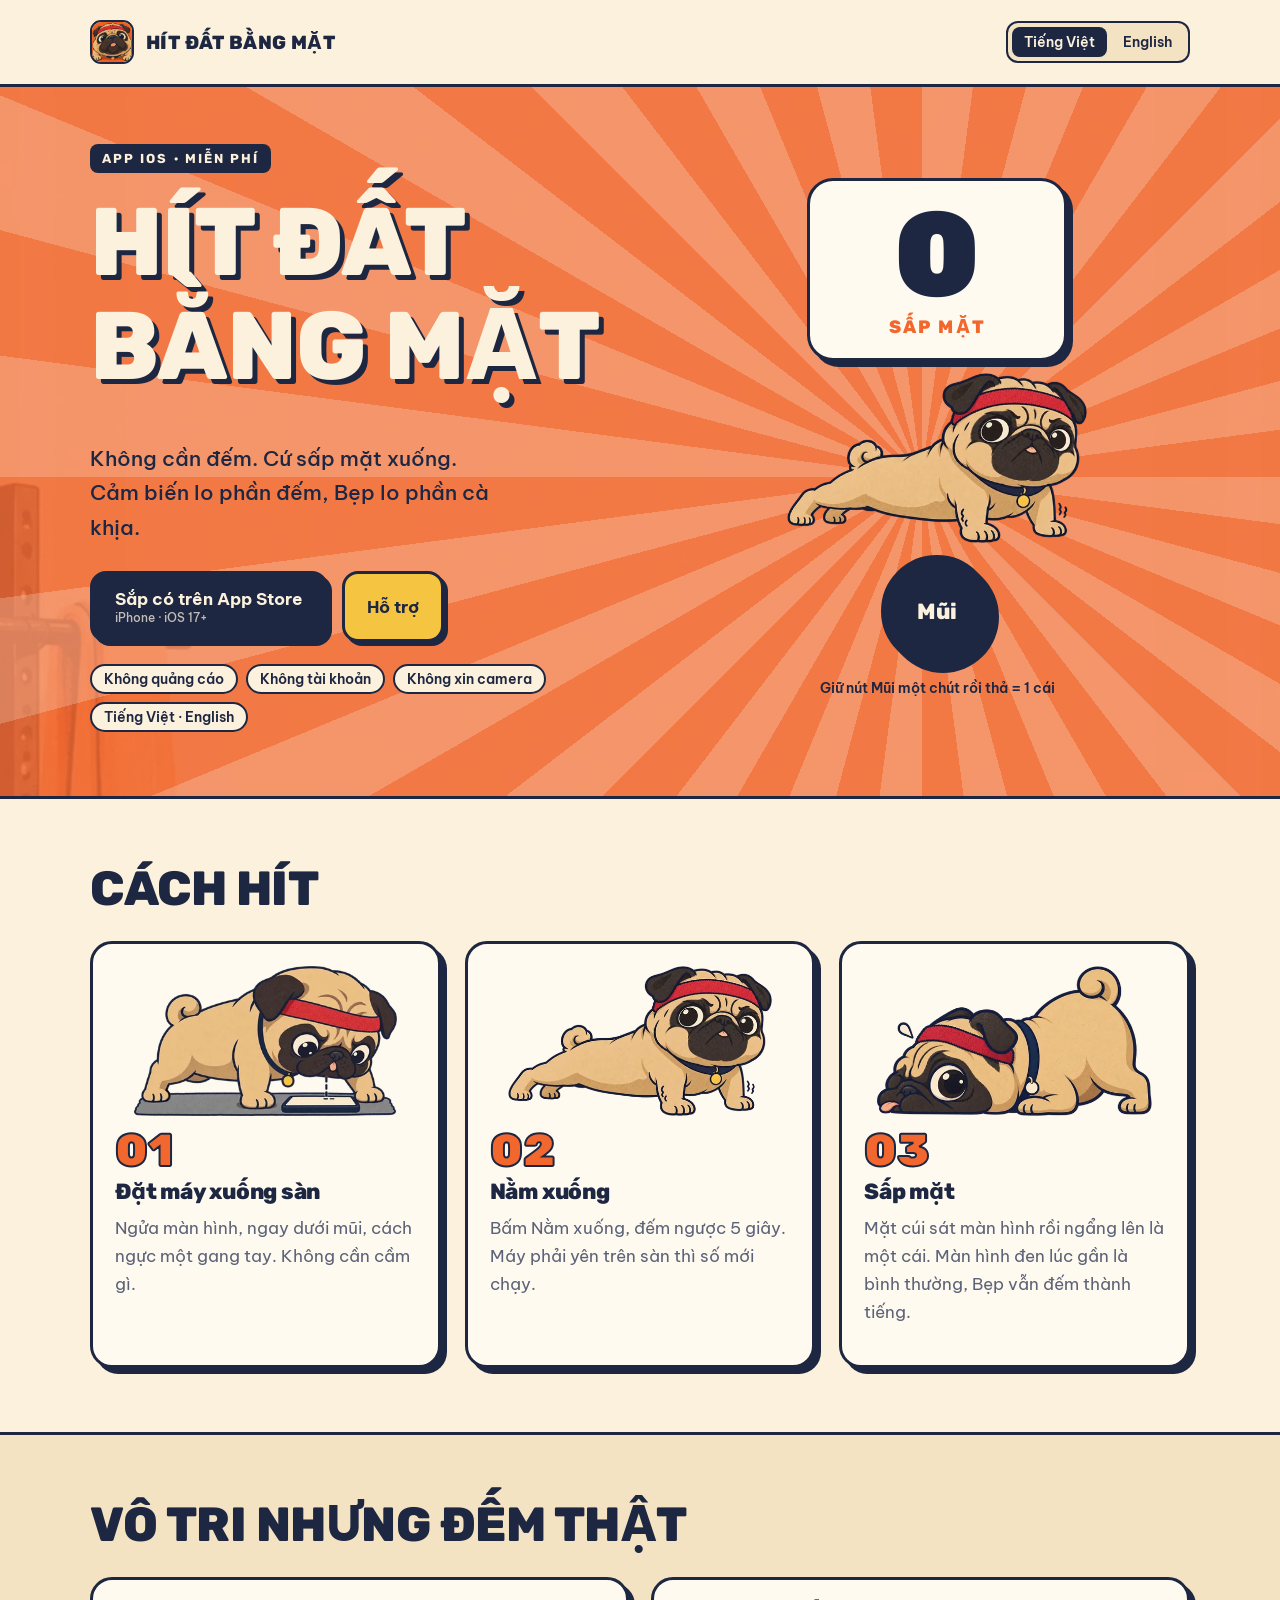
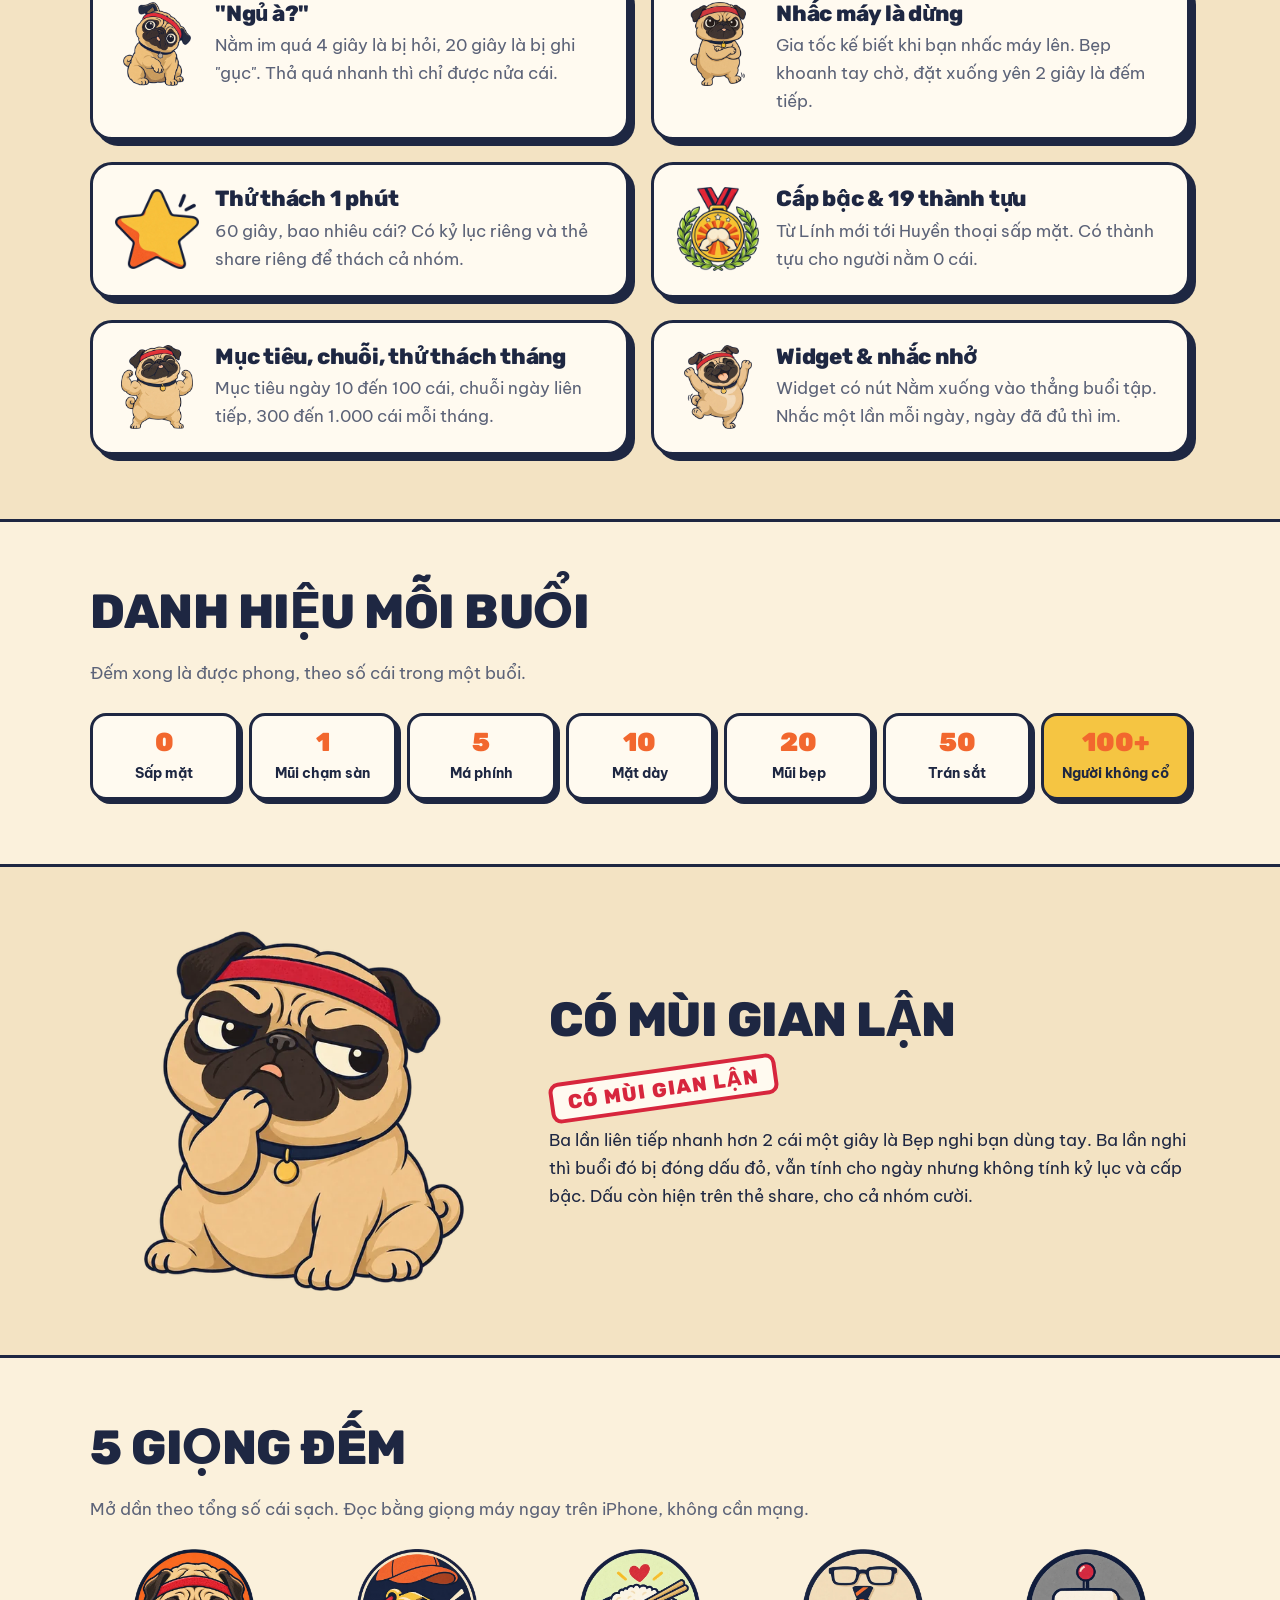
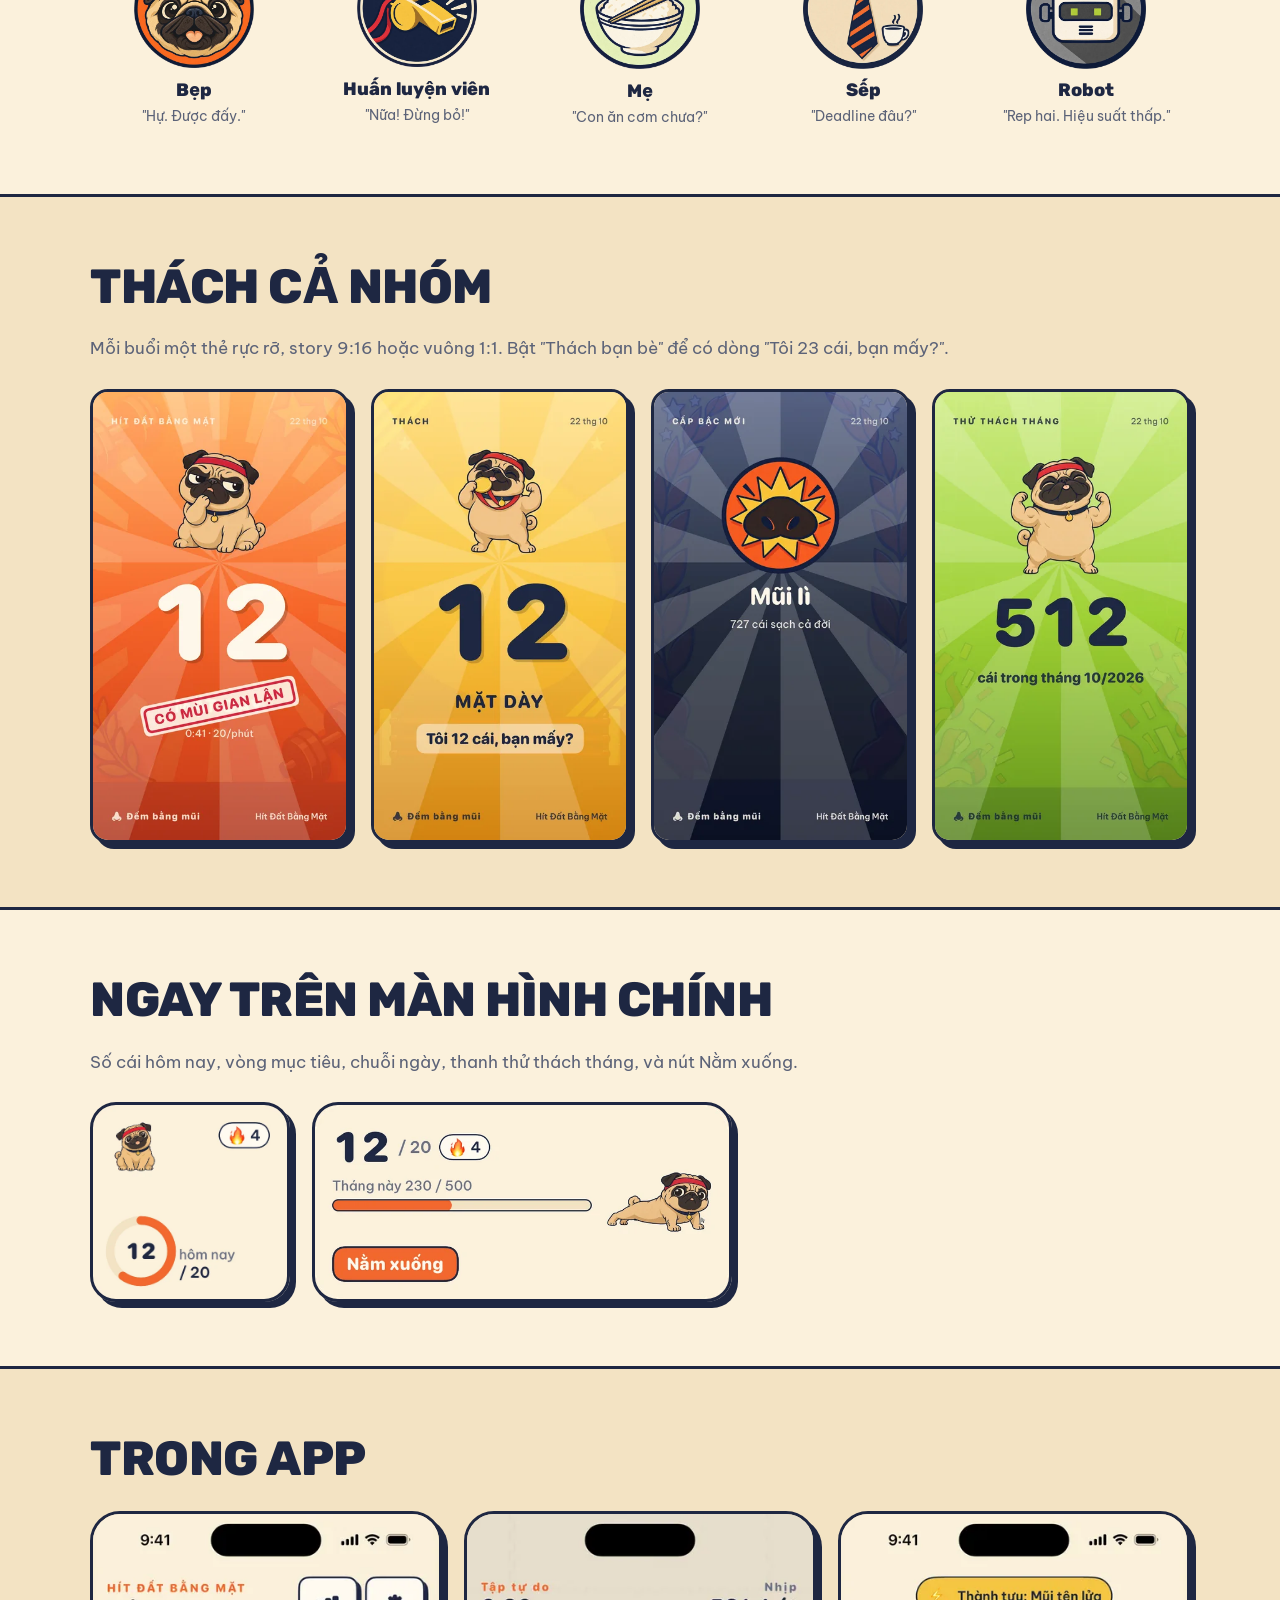
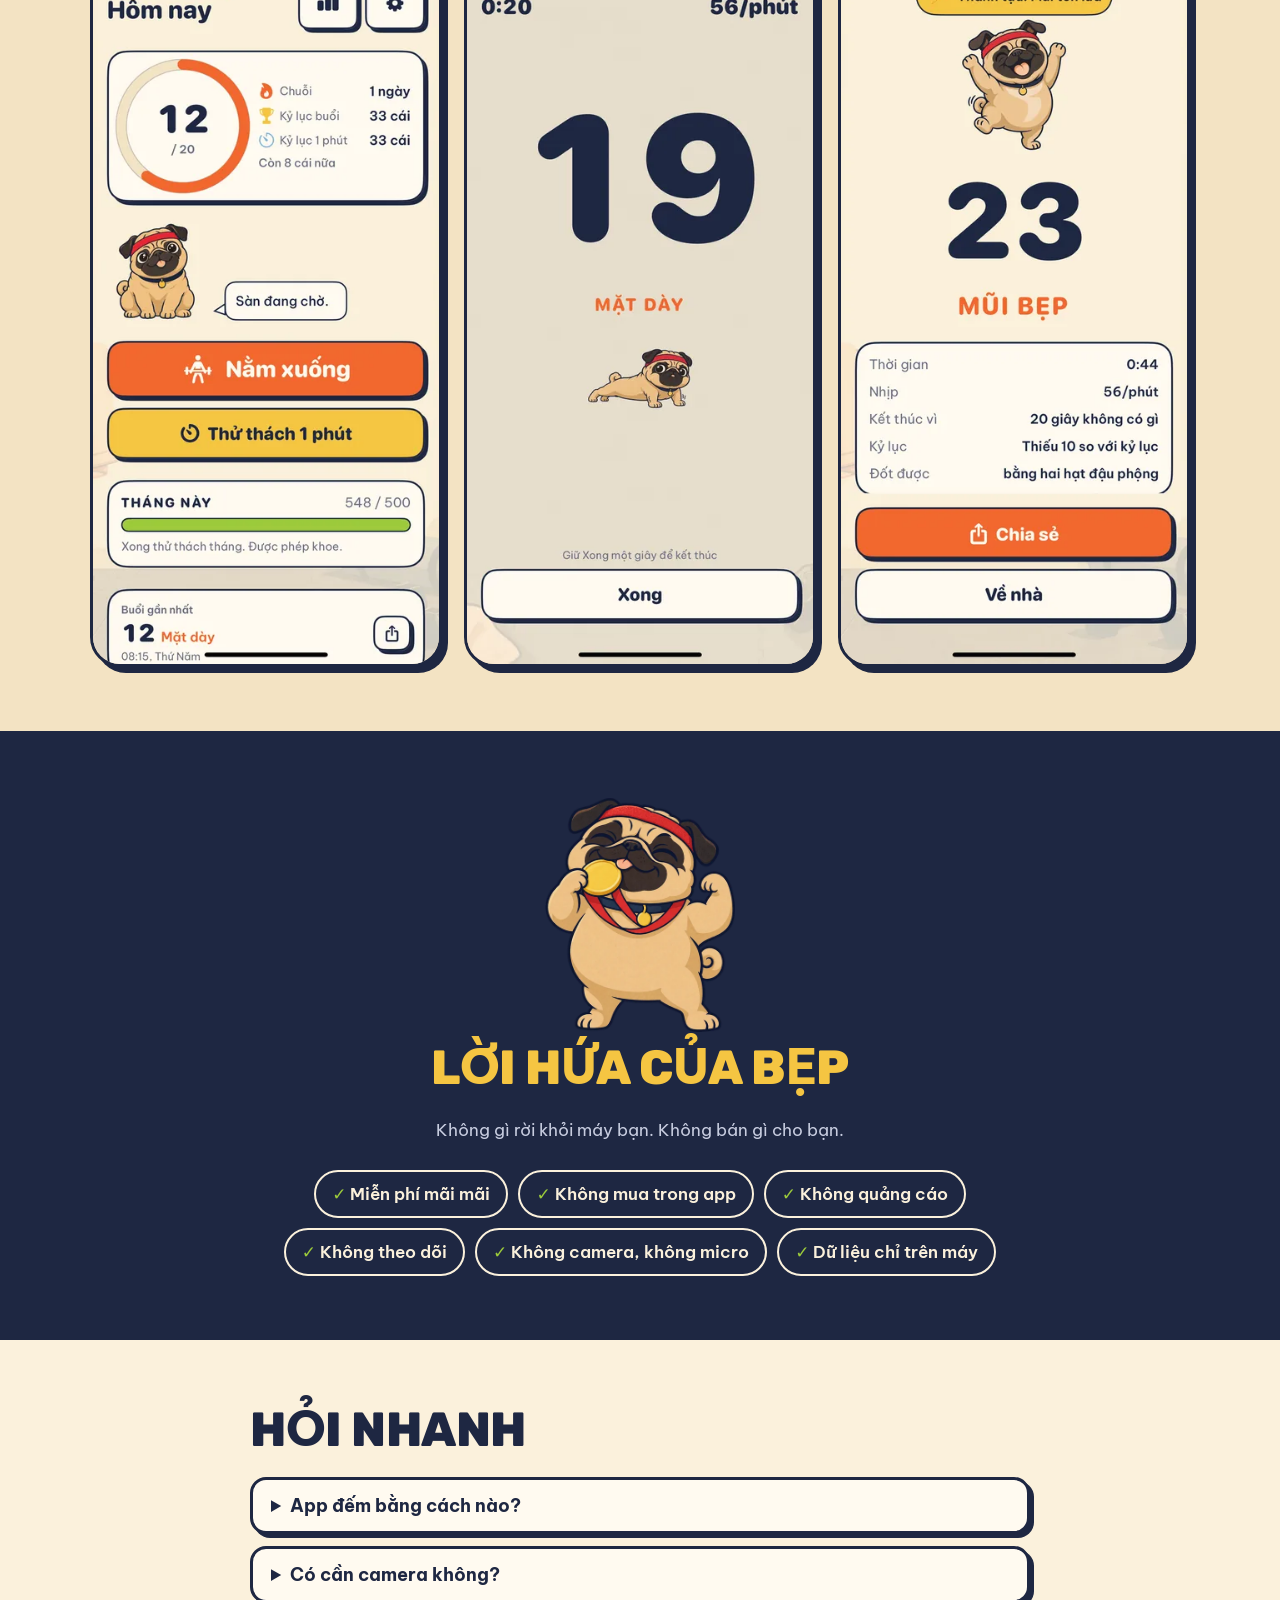
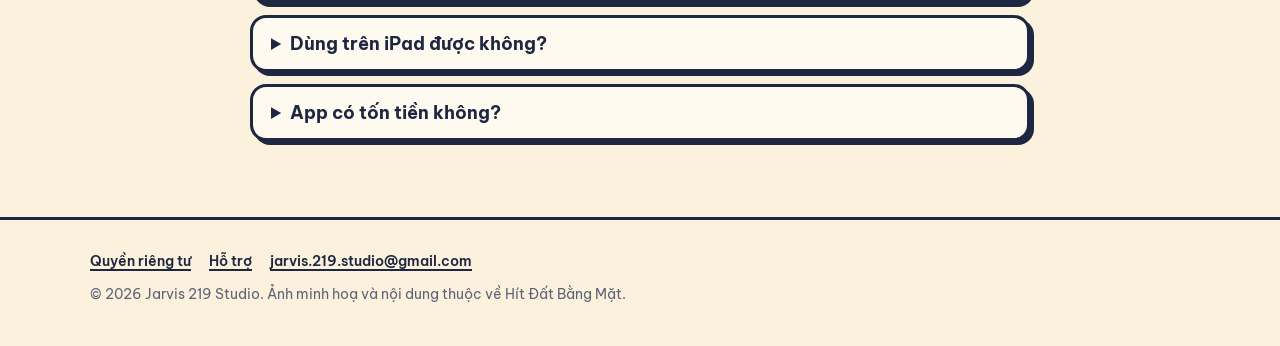
==== index.html @ 67f5a0e6 "Landing page, privacy policy and support for Hít Đất Bằng Mặt Static, bilingual (vi at /, en at /en/" ====
<!doctype html>
<html lang="vi">
<head>
<meta charset="utf-8">
<meta name="viewport" content="width=device-width, initial-scale=1">
<title>Hít Đất Bằng Mặt · Sấp mặt xuống, app đếm hộ</title>
<meta name="description" content="Đặt iPhone ngửa trên sàn dưới mũi, cảm biến tiệm cận đếm hộ số cái hít đất. Bẹp đếm thành tiếng, hỏi &quot;ngủ à?&quot; và đóng dấu CÓ MÙI GIAN LẬN nếu bạn dùng tay. Miễn phí, offline.">
<link rel="canonical" href="https://jarvis219.github.io/hit-dat-bang-mat-site/">
<link rel="alternate" hreflang="vi" href="https://jarvis219.github.io/hit-dat-bang-mat-site/">
<link rel="alternate" hreflang="en" href="https://jarvis219.github.io/hit-dat-bang-mat-site/en/">
<link rel="alternate" hreflang="x-default" href="https://jarvis219.github.io/hit-dat-bang-mat-site/">
<meta name="theme-color" content="#F2672E">
<meta property="og:type" content="website">
<meta property="og:site_name" content="Hít Đất Bằng Mặt · Face Push-Up">
<meta property="og:title" content="Hít Đất Bằng Mặt · Sấp mặt xuống, app đếm hộ">
<meta property="og:description" content="Đặt iPhone ngửa trên sàn dưới mũi, cảm biến tiệm cận đếm hộ số cái hít đất. Bẹp đếm thành tiếng, hỏi &quot;ngủ à?&quot; và đóng dấu CÓ MÙI GIAN LẬN nếu bạn dùng tay. Miễn phí, offline.">
<meta property="og:url" content="https://jarvis219.github.io/hit-dat-bang-mat-site/">
<meta property="og:image" content="https://jarvis219.github.io/hit-dat-bang-mat-site/assets/og-vi.png">
<meta property="og:image:width" content="1200">
<meta property="og:image:height" content="630">
<meta name="twitter:card" content="summary_large_image">
<meta name="twitter:image" content="https://jarvis219.github.io/hit-dat-bang-mat-site/assets/og-vi.png">
<link rel="icon" type="image/png" sizes="32x32" href="assets/favicon-32.png">
<link rel="apple-touch-icon" href="assets/apple-touch-icon.png">
<link rel="preconnect" href="https://fonts.googleapis.com">
<link rel="preconnect" href="https://fonts.gstatic.com" crossorigin>
<link href="https://fonts.googleapis.com/css2?family=Be+Vietnam+Pro:wght@400;500;600;700&family=Rubik:wght@700;800;900&display=swap" rel="stylesheet">
<link rel="stylesheet" href="assets/style.css?v=6ec8cf7a">
</head>
<body>
<div class="wrap top">
  <a class="brand" href=""><img src="assets/img/icon.webp" width="44" height="44" alt=""><span>Hít Đất Bằng Mặt</span></a>
  <nav class="lang-switch" aria-label="Language"><a href="" hreflang="vi" aria-current="true">Tiếng Việt</a><a href="en/" hreflang="en">English</a></nav>
</div>

<main>
  <div class="hero-band">
    <div class="wrap hero">
      <div>
        <div class="eyebrow">App iOS · miễn phí</div>
        <h1>Hít Đất<br>Bằng Mặt</h1>
        <p class="tagline">Không cần đếm. Cứ sấp mặt xuống. Cảm biến lo phần đếm, Bẹp lo phần cà khịa.</p>
        <div class="cta">
          <span class="btn primary" aria-disabled="true"><span>Sắp có trên App Store<small>iPhone · iOS 17+</small></span></span>
          <a class="btn ghost" href="support/#vi">Hỗ trợ</a>
        </div>
        <div class="pills"><span class="pill">Không quảng cáo</span><span class="pill">Không tài khoản</span><span class="pill">Không xin camera</span><span class="pill">Tiếng Việt · English</span></div>
      </div>
      <div class="stage" id="stage">
        <div class="quip" id="quip" aria-live="polite"></div>
        <div class="counter"><b id="count">0</b><div class="title" id="title">Sấp mặt</div></div>
        <img class="pug" id="pug" src="assets/img/mascot_plank.webp" alt="">
        <button type="button" class="nose" id="nose">Mũi</button>
        <div class="hint">Giữ nút Mũi một chút rồi thả = 1 cái</div>
      </div>
    </div>
  </div>

  <section>
    <div class="wrap">
      <h2>Cách hít</h2>
      <div class="grid3">
      <div class="card step"><img src="assets/img/onb_place.webp" alt="" loading="lazy"><div class="n">01</div><h3>Đặt máy xuống sàn</h3><p class="muted">Ngửa màn hình, ngay dưới mũi, cách ngực một gang tay. Không cần cầm gì.</p></div>
      <div class="card step"><img src="assets/img/mascot_plank.webp" alt="" loading="lazy"><div class="n">02</div><h3>Nằm xuống</h3><p class="muted">Bấm Nằm xuống, đếm ngược 5 giây. Máy phải yên trên sàn thì số mới chạy.</p></div>
      <div class="card step"><img src="assets/img/mascot_down.webp" alt="" loading="lazy"><div class="n">03</div><h3>Sấp mặt</h3><p class="muted">Mặt cúi sát màn hình rồi ngẩng lên là một cái. Màn hình đen lúc gần là bình thường, Bẹp vẫn đếm thành tiếng.</p></div>
      </div>
    </div>
  </section>

  <section class="alt">
    <div class="wrap">
      <h2>Vô tri nhưng đếm thật</h2>
      <div class="grid2">
      <div class="card feature"><img src="assets/img/mascot_question.webp" alt="" loading="lazy"><div><h3>&quot;Ngủ à?&quot;</h3><p>Nằm im quá 4 giây là bị hỏi, 20 giây là bị ghi &quot;gục&quot;. Thả quá nhanh thì chỉ được nửa cái.</p></div></div>
      <div class="card feature"><img src="assets/img/mascot_armscrossed.webp" alt="" loading="lazy"><div><h3>Nhấc máy là dừng</h3><p>Gia tốc kế biết khi bạn nhấc máy lên. Bẹp khoanh tay chờ, đặt xuống yên 2 giây là đếm tiếp.</p></div></div>
      <div class="card feature"><img src="assets/img/fx_star.webp" alt="" loading="lazy"><div><h3>Thử thách 1 phút</h3><p>60 giây, bao nhiêu cái? Có kỷ lục riêng và thẻ share riêng để thách cả nhóm.</p></div></div>
      <div class="card feature"><img src="assets/img/rank_5.webp" alt="" loading="lazy"><div><h3>Cấp bậc &amp; 19 thành tựu</h3><p>Từ Lính mới tới Huyền thoại sấp mặt. Có thành tựu cho người nằm 0 cái.</p></div></div>
      <div class="card feature"><img src="assets/img/mascot_flex.webp" alt="" loading="lazy"><div><h3>Mục tiêu, chuỗi, thử thách tháng</h3><p>Mục tiêu ngày 10 đến 100 cái, chuỗi ngày liên tiếp, 300 đến 1.000 cái mỗi tháng.</p></div></div>
      <div class="card feature"><img src="assets/img/mascot_cheer.webp" alt="" loading="lazy"><div><h3>Widget &amp; nhắc nhở</h3><p>Widget có nút Nằm xuống vào thẳng buổi tập. Nhắc một lần mỗi ngày, ngày đã đủ thì im.</p></div></div>
      </div>
    </div>
  </section>

  <section>
    <div class="wrap">
      <h2>Danh hiệu mỗi buổi</h2>
      <p class="muted">Đếm xong là được phong, theo số cái trong một buổi.</p>
      <div class="ladder"><div><b>0</b><span>Sấp mặt</span></div><div><b>1</b><span>Mũi chạm sàn</span></div><div><b>5</b><span>Má phính</span></div><div><b>10</b><span>Mặt dày</span></div><div><b>20</b><span>Mũi bẹp</span></div><div><b>50</b><span>Trán sắt</span></div><div><b>100+</b><span>Người không cổ</span></div></div>
    </div>
  </section>

  <section class="alt">
    <div class="wrap cheat">
      <img src="assets/img/mascot_suspicious.webp" alt="" loading="lazy">
      <div>
        <h2>Có mùi gian lận</h2>
        <p><span class="stamp">Có mùi gian lận</span></p>
        <p>Ba lần liên tiếp nhanh hơn 2 cái một giây là Bẹp nghi bạn dùng tay. Ba lần nghi thì buổi đó bị đóng dấu đỏ, vẫn tính cho ngày nhưng không tính kỷ lục và cấp bậc. Dấu còn hiện trên thẻ share, cho cả nhóm cười.</p>
      </div>
    </div>
  </section>

  <section>
    <div class="wrap">
      <h2>5 giọng đếm</h2>
      <p class="muted">Mở dần theo tổng số cái sạch. Đọc bằng giọng máy ngay trên iPhone, không cần mạng.</p>
      <div class="voices"><figure><img src="assets/img/voice_bep.webp" alt="" loading="lazy"><figcaption><b>Bẹp</b><span>&quot;Hự. Được đấy.&quot;</span></figcaption></figure><figure><img src="assets/img/voice_coach.webp" alt="" loading="lazy"><figcaption><b>Huấn luyện viên</b><span>&quot;Nữa! Đừng bỏ!&quot;</span></figcaption></figure><figure><img src="assets/img/voice_mom.webp" alt="" loading="lazy"><figcaption><b>Mẹ</b><span>&quot;Con ăn cơm chưa?&quot;</span></figcaption></figure><figure><img src="assets/img/voice_boss.webp" alt="" loading="lazy"><figcaption><b>Sếp</b><span>&quot;Deadline đâu?&quot;</span></figcaption></figure><figure><img src="assets/img/voice_robot.webp" alt="" loading="lazy"><figcaption><b>Robot</b><span>&quot;Rep hai. Hiệu suất thấp.&quot;</span></figcaption></figure></div>
    </div>
  </section>

  <section class="alt">
    <div class="wrap">
      <h2>Thách cả nhóm</h2>
      <p class="muted">Mỗi buổi một thẻ rực rỡ, story 9:16 hoặc vuông 1:1. Bật &quot;Thách bạn bè&quot; để có dòng &quot;Tôi 23 cái, bạn mấy?&quot;.</p>
      <div class="shots cards"><img src="assets/cards/session_vi.webp" alt="" loading="lazy"><img src="assets/cards/challenge_vi.webp" alt="" loading="lazy"><img src="assets/cards/rank_vi.webp" alt="" loading="lazy"><img src="assets/cards/month_vi.webp" alt="" loading="lazy"></div>
    </div>
  </section>

  <section>
    <div class="wrap">
      <h2>Ngay trên màn hình chính</h2>
      <p class="muted">Số cái hôm nay, vòng mục tiêu, chuỗi ngày, thanh thử thách tháng, và nút Nằm xuống.</p>
      <div class="widgets"><img class="w-small" src="assets/widgets/vi-small.webp" alt="" loading="lazy"><img class="w-medium" src="assets/widgets/vi-medium.webp" alt="" loading="lazy"></div>
    </div>
  </section>

  <section class="alt">
    <div class="wrap">
      <h2>Trong app</h2>
      <div class="shots"><img src="assets/shots/vi-home.webp" alt="Hôm nay" loading="lazy"><img src="assets/shots/vi-session.webp" alt="Đang đếm" loading="lazy"><img src="assets/shots/vi-summary.webp" alt="Tổng kết" loading="lazy"></div>
    </div>
  </section>

  <section class="promise">
    <div class="wrap">
      <img src="assets/img/mascot_champion.webp" alt="" width="190" style="margin:0 auto 10px" loading="lazy">
      <h2>Lời hứa của Bẹp</h2>
      <p class="muted">Không gì rời khỏi máy bạn. Không bán gì cho bạn.</p>
      <ul><li>Miễn phí mãi mãi</li><li>Không mua trong app</li><li>Không quảng cáo</li><li>Không theo dõi</li><li>Không camera, không micro</li><li>Dữ liệu chỉ trên máy</li></ul>
    </div>
  </section>

  <section>
    <div class="wrap" style="max-width:780px">
      <h2>Hỏi nhanh</h2>
      <details><summary>App đếm bằng cách nào?</summary><p>Bằng cảm biến tiệm cận ở cạnh trên iPhone, cái làm tắt màn hình khi bạn áp máy lên tai. Mặt lại gần là cảm biến bật, ngẩng lên là tắt, mỗi vòng là một cái.</p></details><details><summary>Có cần camera không?</summary><p>Không. App không xin camera, không xin micro. Quyền duy nhất có thể hỏi là thông báo, và chỉ hỏi sau buổi tập đầu tiên.</p></details><details><summary>Dùng trên iPad được không?</summary><p>Không. iPad không có cảm biến tiệm cận, nên bản đầu chỉ dành cho iPhone.</p></details><details><summary>App có tốn tiền không?</summary><p>Không. Miễn phí hoàn toàn, không mua trong app, không quảng cáo. Giọng đếm mới mở bằng số cái bạn hít.</p></details>
    </div>
  </section>
</main>
<footer>
  <div class="wrap">
    <nav>
      <a href="privacy/#vi">Quyền riêng tư</a>
      <a href="support/#vi">Hỗ trợ</a>
      <a href="mailto:jarvis.219.studio@gmail.com">jarvis.219.studio@gmail.com</a>
    </nav>
    <div>© 2026 Jarvis 219 Studio. Ảnh minh hoạ và nội dung thuộc về Hít Đất Bằng Mặt.</div>
  </div>
</footer>

<audio id="thud" src="assets/audio/snd_rep.m4a" preload="auto"></audio>
<audio id="droop" src="assets/audio/snd_half.m4a" preload="auto"></audio>
<script>
(() => {
  // The app's rep rules in miniature: hold ≥ 150 ms, reps ≥ 400 ms apart, three gaps < 500 ms = suspicious.
  const T = {"titles": ["Sấp mặt", "Mũi chạm sàn", "Má phính", "Mặt dày", "Mũi bẹp", "Trán sắt", "Người không cổ"], "thresholds": [0, 1, 5, 10, 20, 50, 100], "half": "nửa cái thôi", "fast": "tay hay mặt đấy?", "ten": "Mười cái. Mặt dày rồi đấy."}, img = "assets/img/";
  const stage = document.getElementById("stage"), nose = document.getElementById("nose"), count = document.getElementById("count"),
        title = document.getElementById("title"), pug = document.getElementById("pug"), quip = document.getElementById("quip"),
        thud = document.getElementById("thud"), droop = document.getElementById("droop");
  let n = 0, downAt = 0, last = 0, gaps = [], quipTimer = 0, isDown = false;
  const play = (a) => { try { a.currentTime = 0; a.play(); } catch (e) {} };
  const say = (text, bad) => {
    quip.textContent = text; quip.className = "quip show" + (bad ? " bad" : "");
    clearTimeout(quipTimer); quipTimer = setTimeout(() => quip.className = "quip", 1600);
  };
  const mood = (m) => pug.src = img + "mascot_" + m + ".webp";
  const down = (ev) => { if (isDown) return; isDown = true; ev.preventDefault(); downAt = performance.now(); stage.classList.add("down"); mood("down"); };
  const up = () => {
    if (!isDown) return; isDown = false; stage.classList.remove("down");
    const now = performance.now();
    if (now - downAt < 150) { play(droop); say(T.half); mood("question"); return; }
    if (last && now - last < 400) { mood("plank"); return; }
    if (last) { gaps.push(now - last); if (gaps.length > 3) gaps.shift(); }
    last = now; n += 1; play(thud);
    count.textContent = n.toLocaleString(document.documentElement.lang);
    let i = 0; T.thresholds.forEach((t, k) => { if (n >= t) i = k; });
    title.textContent = T.titles[i];
    if (gaps.length === 3 && gaps.every(g => g < 500)) { say(T.fast, true); mood("suspicious"); gaps = []; return; }
    if (n === 10) say(T.ten);
    mood(n % 10 === 0 ? "cheer" : "plank");
  };
  nose.addEventListener("pointerdown", down);
  window.addEventListener("pointerup", up);
  window.addEventListener("pointercancel", up);
  nose.addEventListener("keydown", (ev) => { if ((ev.key === " " || ev.key === "Enter") && !ev.repeat) down(ev); });
  nose.addEventListener("keyup", (ev) => { if (ev.key === " " || ev.key === "Enter") up(); });
})();
</script>
</body>
</html>
---- assets/style.css ----
/* Hít Đất Bằng Mặt — "Gym bình dân": a retro screen-printed sports poster.
   Cream paper, burnt orange, navy ink, whistle yellow, lime. Chunky navy borders, hard offset shadows. */
:root {
  --cream: #FBF1DC;
  --cream-deep: #F3E3C3;
  --surface: #FFFAF0;
  --navy: #1E2742;
  --muted: #5C6378;
  --orange: #F2672E;
  --orange-soft: #FFD9C4;
  --yellow: #F5C542;
  --yellow-soft: #FCEBB5;
  --lime: #9CCB3B;
  --lime-soft: #E8F3C8;
  --red: #D7263D;
  --rubber: #8E8E8E;
  --display: "Rubik", "Be Vietnam Pro", system-ui, sans-serif;
  --sans: "Be Vietnam Pro", system-ui, -apple-system, sans-serif;
  --radius: 22px;
  --border: 3px solid var(--navy);
  --shadow: 6px 6px 0 var(--navy);
}

* { box-sizing: border-box; }
html { scroll-behavior: smooth; }
body {
  margin: 0;
  background: var(--cream);
  color: var(--navy);
  font: 400 17px/1.65 var(--sans);
  -webkit-font-smoothing: antialiased;
}
img { max-width: 100%; height: auto; display: block; }
a { color: var(--navy); text-decoration-thickness: 2px; text-underline-offset: 3px; }
a:hover { color: var(--orange); }
h1, h2, h3 { font-family: var(--display); font-weight: 800; line-height: 1.08; margin: 0 0 .45em; letter-spacing: -.01em; }
h1 { font-size: clamp(48px, 9vw, 96px); text-transform: uppercase; }
h2 { font-size: clamp(30px, 5vw, 48px); text-transform: uppercase; }
h3 { font-size: 22px; }
p { margin: 0 0 1em; }
.wrap { width: min(1100px, 100% - 40px); margin-inline: auto; }
.muted { color: var(--muted); }
.eyebrow { display: inline-block; font: 700 13px/1 var(--display); letter-spacing: .16em; text-transform: uppercase;
  background: var(--navy); color: var(--cream); padding: 8px 12px; border-radius: 8px; margin-bottom: 18px; }
.card { background: var(--surface); border: var(--border); border-radius: var(--radius); box-shadow: var(--shadow); padding: 22px; }

/* Top bar */
.top { display: flex; align-items: center; justify-content: space-between; gap: 12px; padding: 20px 0; }
.brand { display: flex; align-items: center; gap: 12px; text-decoration: none; color: var(--navy); font: 800 19px var(--display); text-transform: uppercase; letter-spacing: .02em; }
.brand img { width: 44px; height: 44px; border-radius: 11px; border: 2px solid var(--navy); }
.lang-switch { display: flex; gap: 4px; background: var(--cream-deep); padding: 4px; border-radius: 12px; border: 2px solid var(--navy); }
.lang-switch a { padding: 6px 12px; border-radius: 8px; text-decoration: none; color: var(--navy); font: 600 14px var(--sans); }
.lang-switch a[aria-current="true"] { background: var(--navy); color: var(--cream); }

/* Hero */
.hero-band { background: var(--orange) url("img/bg_gym.webp") center / cover; position: relative; border-block: var(--border); overflow: hidden; }
.hero-band::before { content: ""; position: absolute; inset: 0; background:
  repeating-conic-gradient(from 0deg at 72% 55%, rgba(255,250,240,.22) 0 7.5deg, transparent 7.5deg 15deg), rgba(242,103,46,.86); }
.hero > *, .grid3 > *, .grid2 > * { min-width: 0; }
.hero { position: relative; display: grid; grid-template-columns: minmax(0, 1.05fr) minmax(0, .95fr); gap: 36px; align-items: center; padding: 56px 0 64px; }
.hero h1 { color: var(--cream); text-shadow: 5px 5px 0 var(--navy); }
.hero .tagline { font-size: 21px; font-weight: 500; color: var(--navy); max-width: 30ch; }
.cta { display: flex; flex-wrap: wrap; gap: 14px; margin-top: 26px; }
.btn { display: inline-flex; align-items: center; gap: 10px; padding: 14px 22px; border-radius: 16px; font: 700 17px var(--sans);
  text-decoration: none; border: var(--border); box-shadow: 4px 4px 0 var(--navy); transition: transform .08s, box-shadow .08s; }
.btn:active { transform: translate(3px, 3px); box-shadow: 1px 1px 0 var(--navy); }
.btn.primary { background: var(--navy); color: var(--cream); }
.btn.primary small { display: block; font: 500 12px var(--sans); opacity: .75; }
.btn.ghost { background: var(--yellow); color: var(--navy); }
.btn.ghost:hover { color: var(--navy); background: #f8d25e; }
.pills { display: flex; flex-wrap: wrap; gap: 8px; margin-top: 22px; }
.pill { background: var(--cream); border: 2px solid var(--navy); border-radius: 999px; padding: 4px 12px; font: 600 14px var(--sans); }

/* The tappable nose */
.stage { position: relative; display: grid; justify-items: center; gap: 12px; text-align: center; user-select: none; -webkit-user-select: none; }
.stage .counter { background: var(--surface); border: var(--border); border-radius: 26px; box-shadow: var(--shadow); padding: 14px 28px 18px; min-width: 260px; }
.stage .counter b { display: block; font: 900 clamp(72px, 12vw, 120px)/1 var(--display); font-variant-numeric: tabular-nums; }
.stage .title { font: 800 18px var(--display); letter-spacing: .12em; text-transform: uppercase; color: var(--orange); min-height: 1.4em; }
.stage .pug { width: min(300px, 80%); transition: transform .12s; }
.stage.down .pug { transform: translateY(14px) scaleY(.9); }
.stage .nose { width: 112px; height: 112px; border-radius: 50%; border: var(--border); box-shadow: var(--shadow); background: var(--navy);
  color: var(--cream); font: 800 22px var(--display); cursor: pointer; touch-action: none; transition: transform .06s, box-shadow .06s, background .06s; }
.stage.down .nose { transform: translate(4px, 4px); box-shadow: 2px 2px 0 var(--navy); background: var(--lime); color: var(--navy); }
.stage .hint { font: 600 14px var(--sans); color: var(--navy); }
.stage .quip { position: absolute; top: 4px; left: 50%; transform: translateX(-50%); white-space: nowrap; background: var(--yellow);
  border: 2px solid var(--navy); border-radius: 12px; padding: 4px 12px; font: 700 15px var(--sans); opacity: 0; transition: opacity .2s; pointer-events: none; }
.stage .quip.show { opacity: 1; }
.stage .quip.bad { background: var(--red); color: var(--cream); }

/* Sections */
section { padding: 64px 0; }
section.alt { background: var(--cream-deep); border-block: var(--border); }
.grid3 { display: grid; grid-template-columns: repeat(3, minmax(0, 1fr)); gap: 24px; margin-top: 26px; }
.grid2 { display: grid; grid-template-columns: repeat(2, minmax(0, 1fr)); gap: 22px; margin-top: 26px; }
.step img { height: 150px; width: auto; margin: 0 auto 12px; object-fit: contain; }
.step .n { font: 900 46px/1 var(--display); color: var(--orange); -webkit-text-stroke: 2px var(--navy); margin-bottom: 6px; }
.feature { display: flex; gap: 16px; align-items: flex-start; }
.feature img { width: 84px; height: 84px; object-fit: contain; flex: none; }
.feature h3 { margin-bottom: .25em; }
.feature p { margin: 0; color: var(--muted); }

/* Titles ladder */
.ladder { display: grid; grid-template-columns: repeat(7, minmax(0, 1fr)); gap: 10px; margin-top: 26px; }
.ladder div { background: var(--surface); border: var(--border); border-radius: 16px; padding: 14px 8px; text-align: center; box-shadow: 4px 4px 0 var(--navy); }
.ladder b { display: block; font: 900 26px/1 var(--display); color: var(--orange); }
.ladder span { display: block; font: 700 14px/1.3 var(--sans); margin-top: 8px; }
.ladder div:last-child { background: var(--yellow); }

/* Stamp */
.stamp { display: inline-block; font: 800 20px var(--display); letter-spacing: .06em; text-transform: uppercase; color: var(--red);
  border: 4px solid var(--red); border-radius: 10px; padding: 4px 14px; transform: rotate(-8deg); background: var(--surface); }
.cheat { display: grid; grid-template-columns: minmax(0, .8fr) minmax(0, 1.2fr); gap: 32px; align-items: center; }
.cheat img { max-width: 320px; margin: 0 auto; }

/* Voices */
.voices { display: grid; grid-template-columns: repeat(5, minmax(0, 1fr)); gap: 16px; margin-top: 26px; }
.voices figure { margin: 0; text-align: center; }
.voices img { width: 120px; margin: 0 auto 10px; }
.voices figcaption b { display: block; font: 800 18px var(--display); }
.voices figcaption span { font-size: 14px; color: var(--muted); }

/* Shots, cards, widgets */
.shots { display: grid; grid-template-columns: repeat(3, minmax(0, 1fr)); gap: 22px; margin-top: 26px; }
.shots img { border: var(--border); border-radius: 30px; box-shadow: var(--shadow); background: var(--surface); }
.shots.cards { grid-template-columns: repeat(4, minmax(0, 1fr)); }
.shots.cards img { border-radius: 18px; }
.widgets { display: flex; flex-wrap: wrap; gap: 22px; align-items: flex-start; margin-top: 26px; }
.widgets img { border: var(--border); border-radius: 26px; box-shadow: var(--shadow); }
.widgets .w-small { width: 200px; }
.widgets .w-medium { width: 420px; max-width: 100%; }

/* Promise */
.promise { background: var(--navy); color: var(--cream); text-align: center; }
.promise h2 { color: var(--yellow); }
.promise .muted { color: #c8cde0; }
.promise ul { list-style: none; padding: 0; margin: 26px auto 0; display: flex; flex-wrap: wrap; justify-content: center; gap: 10px; max-width: 820px; }
.promise li { border: 2px solid var(--cream); border-radius: 999px; padding: 8px 16px; font-weight: 600; }
.promise li::before { content: "✓ "; color: var(--lime); font-weight: 800; }

/* FAQ / docs */
details { background: var(--surface); border: var(--border); border-radius: 16px; padding: 14px 18px; margin-bottom: 12px; box-shadow: 4px 4px 0 var(--navy); }
summary { cursor: pointer; font: 700 18px var(--sans); }
details p { margin: 10px 0 0; color: var(--muted); }
.doc { padding: 10px 0 60px; max-width: 820px; }
.doc header { text-align: center; margin-bottom: 30px; }
.doc .mascot { width: 200px; margin: 0 auto 6px; }
.doc article { margin-bottom: 30px; }
.doc article h3 { margin-top: 1.2em; }
.doc .date { color: var(--muted); font-size: 15px; }
.seal { display: inline-block; background: var(--lime); border: 2px solid var(--navy); border-radius: 10px; padding: 4px 12px; font: 800 16px var(--display); text-transform: uppercase; }

/* Footer */
footer { border-top: var(--border); padding: 30px 0 40px; font-size: 14px; color: var(--muted); }
footer nav { display: flex; flex-wrap: wrap; gap: 18px; margin-bottom: 10px; }
footer a { font-weight: 600; }

@media (max-width: 860px) {
  .hero, .cheat { grid-template-columns: 1fr; }
  .hero { padding: 36px 0 48px; }
  .grid3, .grid2 { grid-template-columns: 1fr; }
  .ladder { grid-template-columns: repeat(4, minmax(0, 1fr)); }
  .voices { grid-template-columns: repeat(3, minmax(0, 1fr)); }
  .shots { grid-template-columns: repeat(2, minmax(0, 1fr)); }
  .shots.cards { grid-template-columns: repeat(2, minmax(0, 1fr)); }
}
@media (max-width: 480px) {
  .top .brand span { display: none; }
  .ladder { grid-template-columns: repeat(2, minmax(0, 1fr)); }
  .voices { grid-template-columns: repeat(2, minmax(0, 1fr)); }
  .shots { grid-template-columns: 1fr; }
  .widgets .w-small { width: calc(50% - 11px); }
}
@media (prefers-reduced-motion: reduce) {
  * { transition: none !important; scroll-behavior: auto !important; }
}
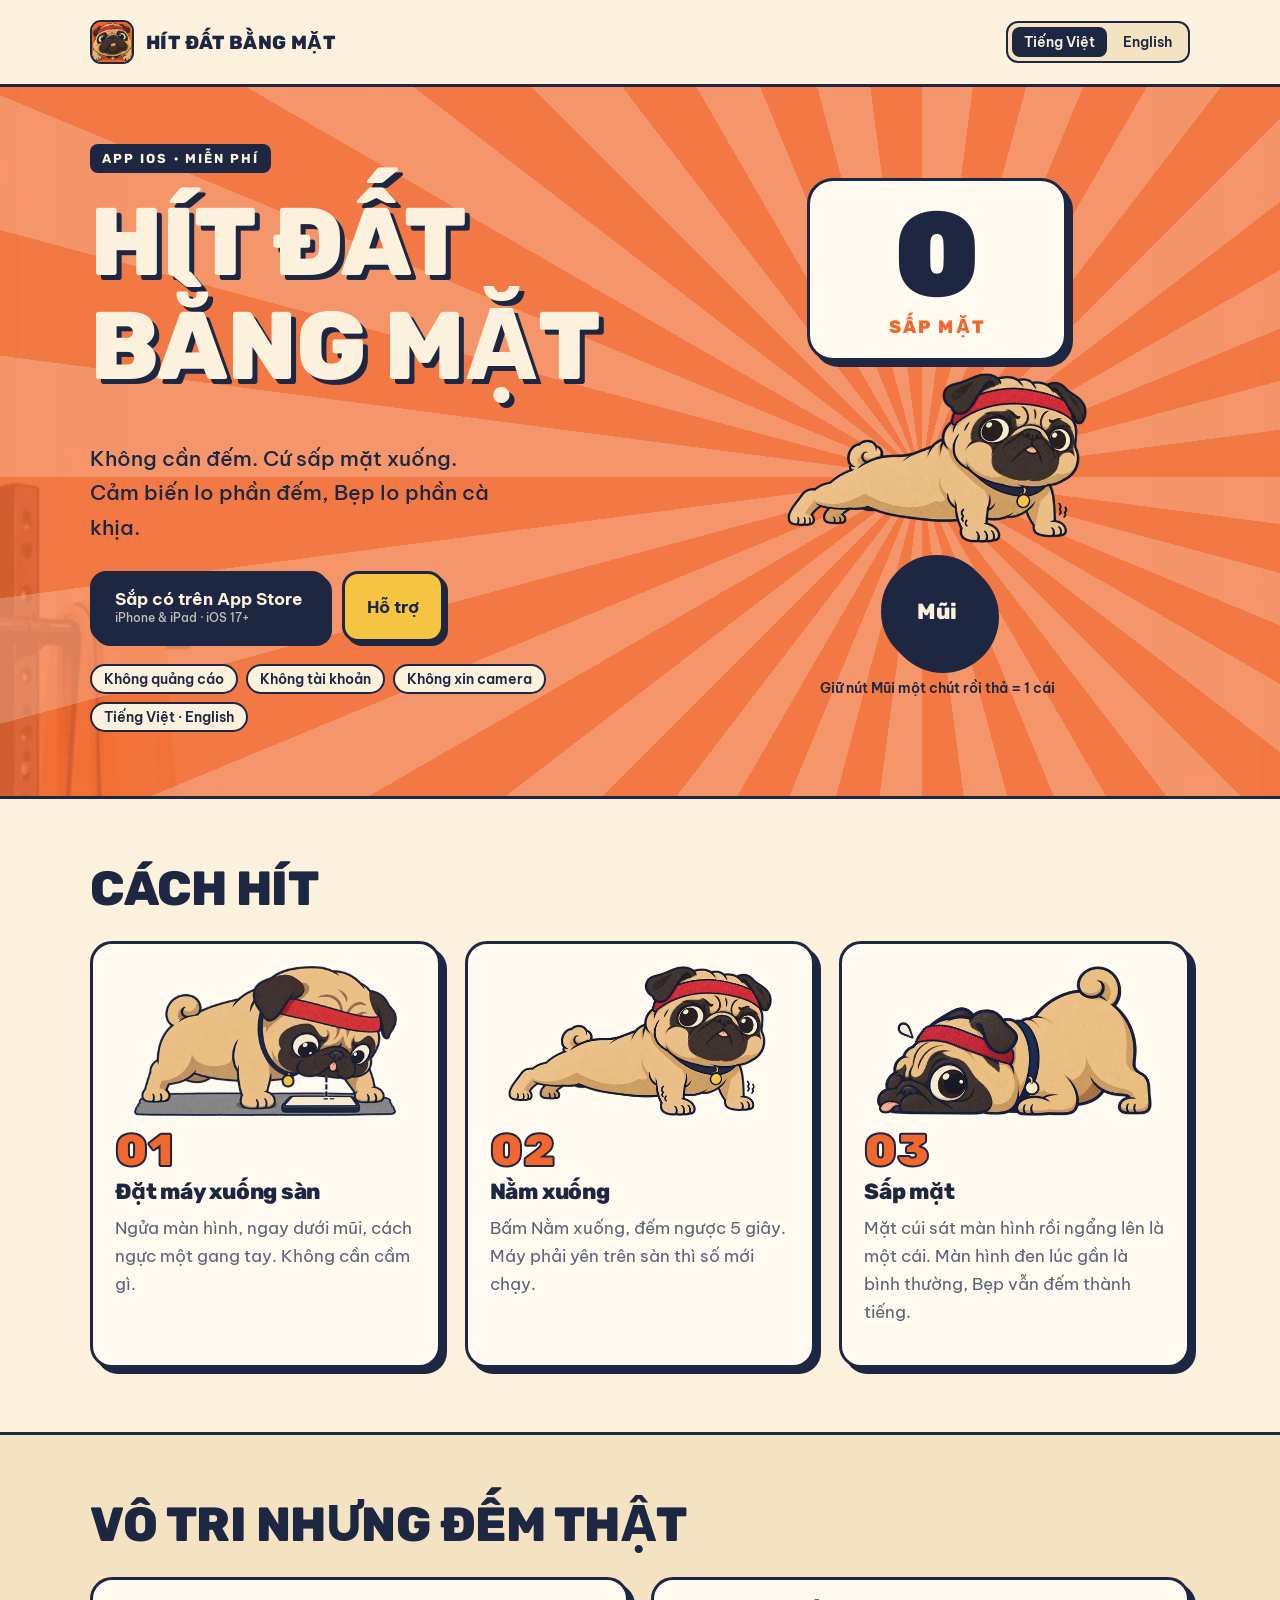
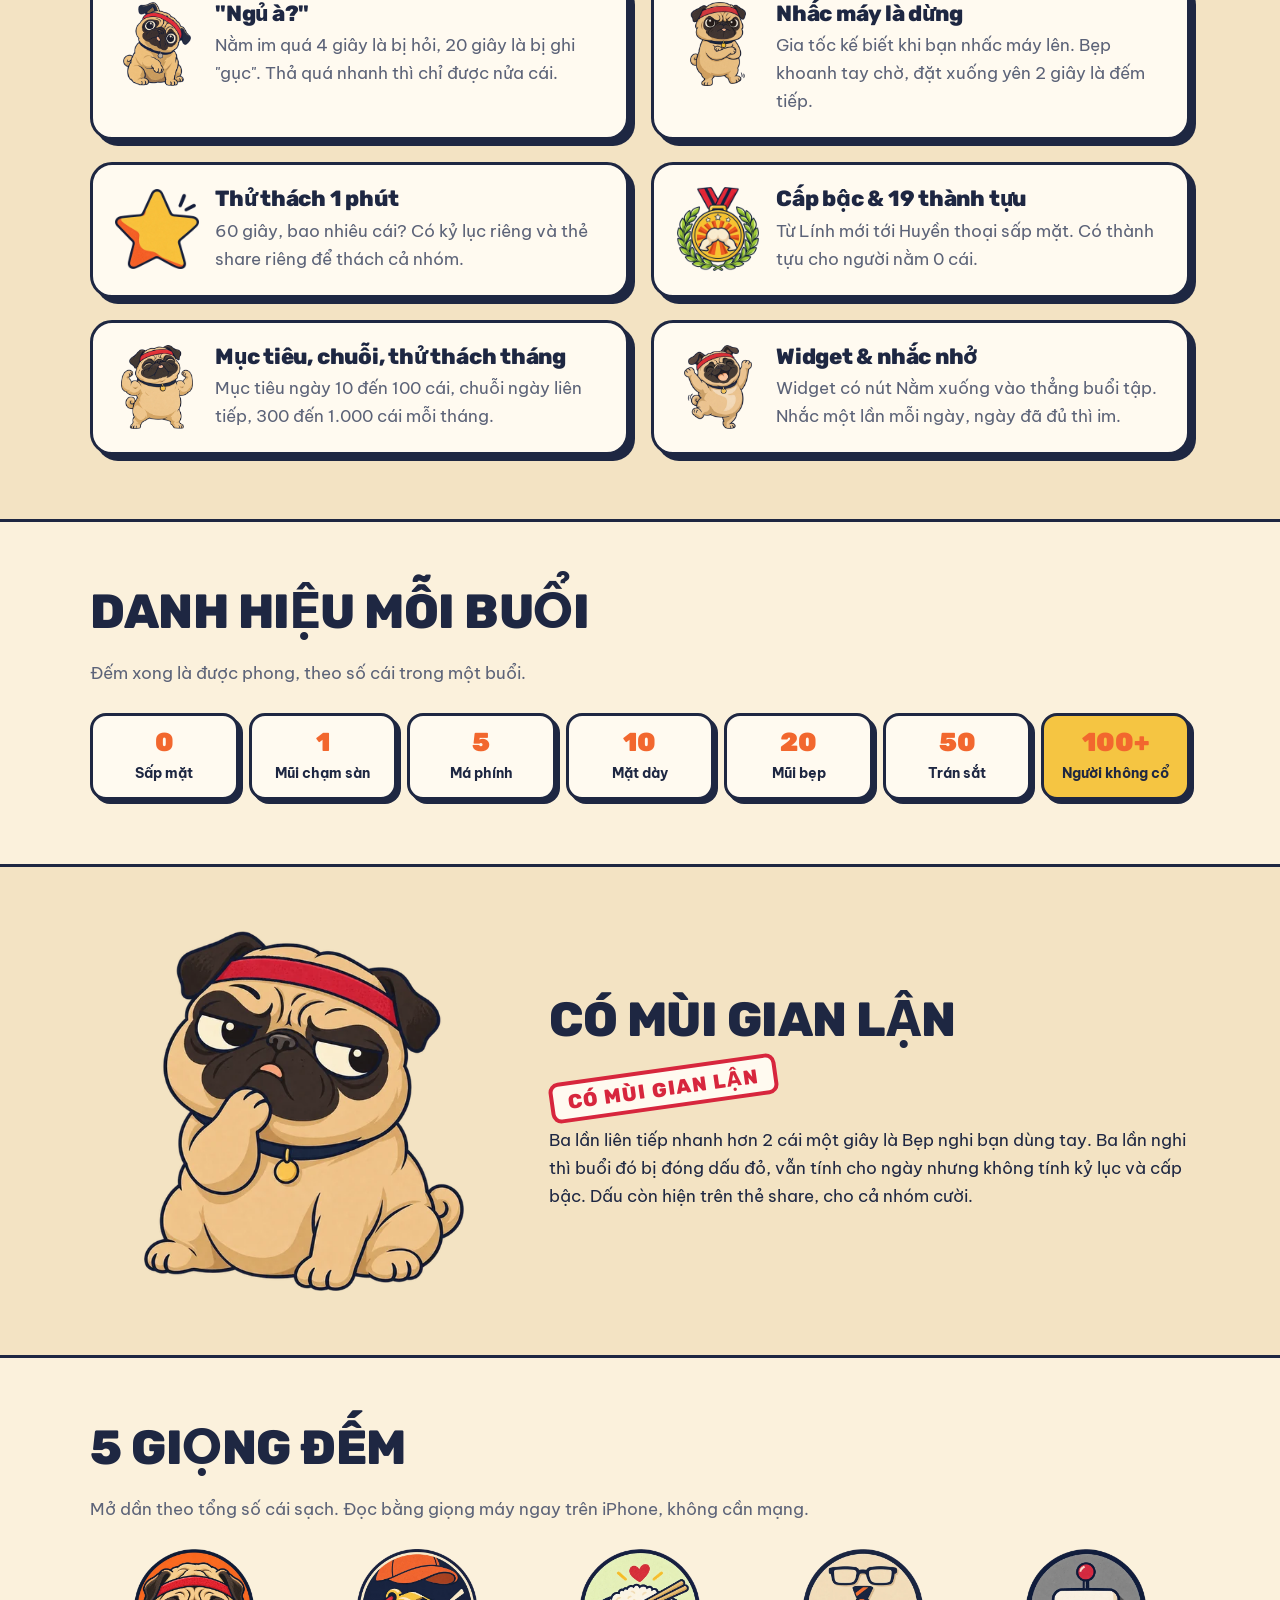
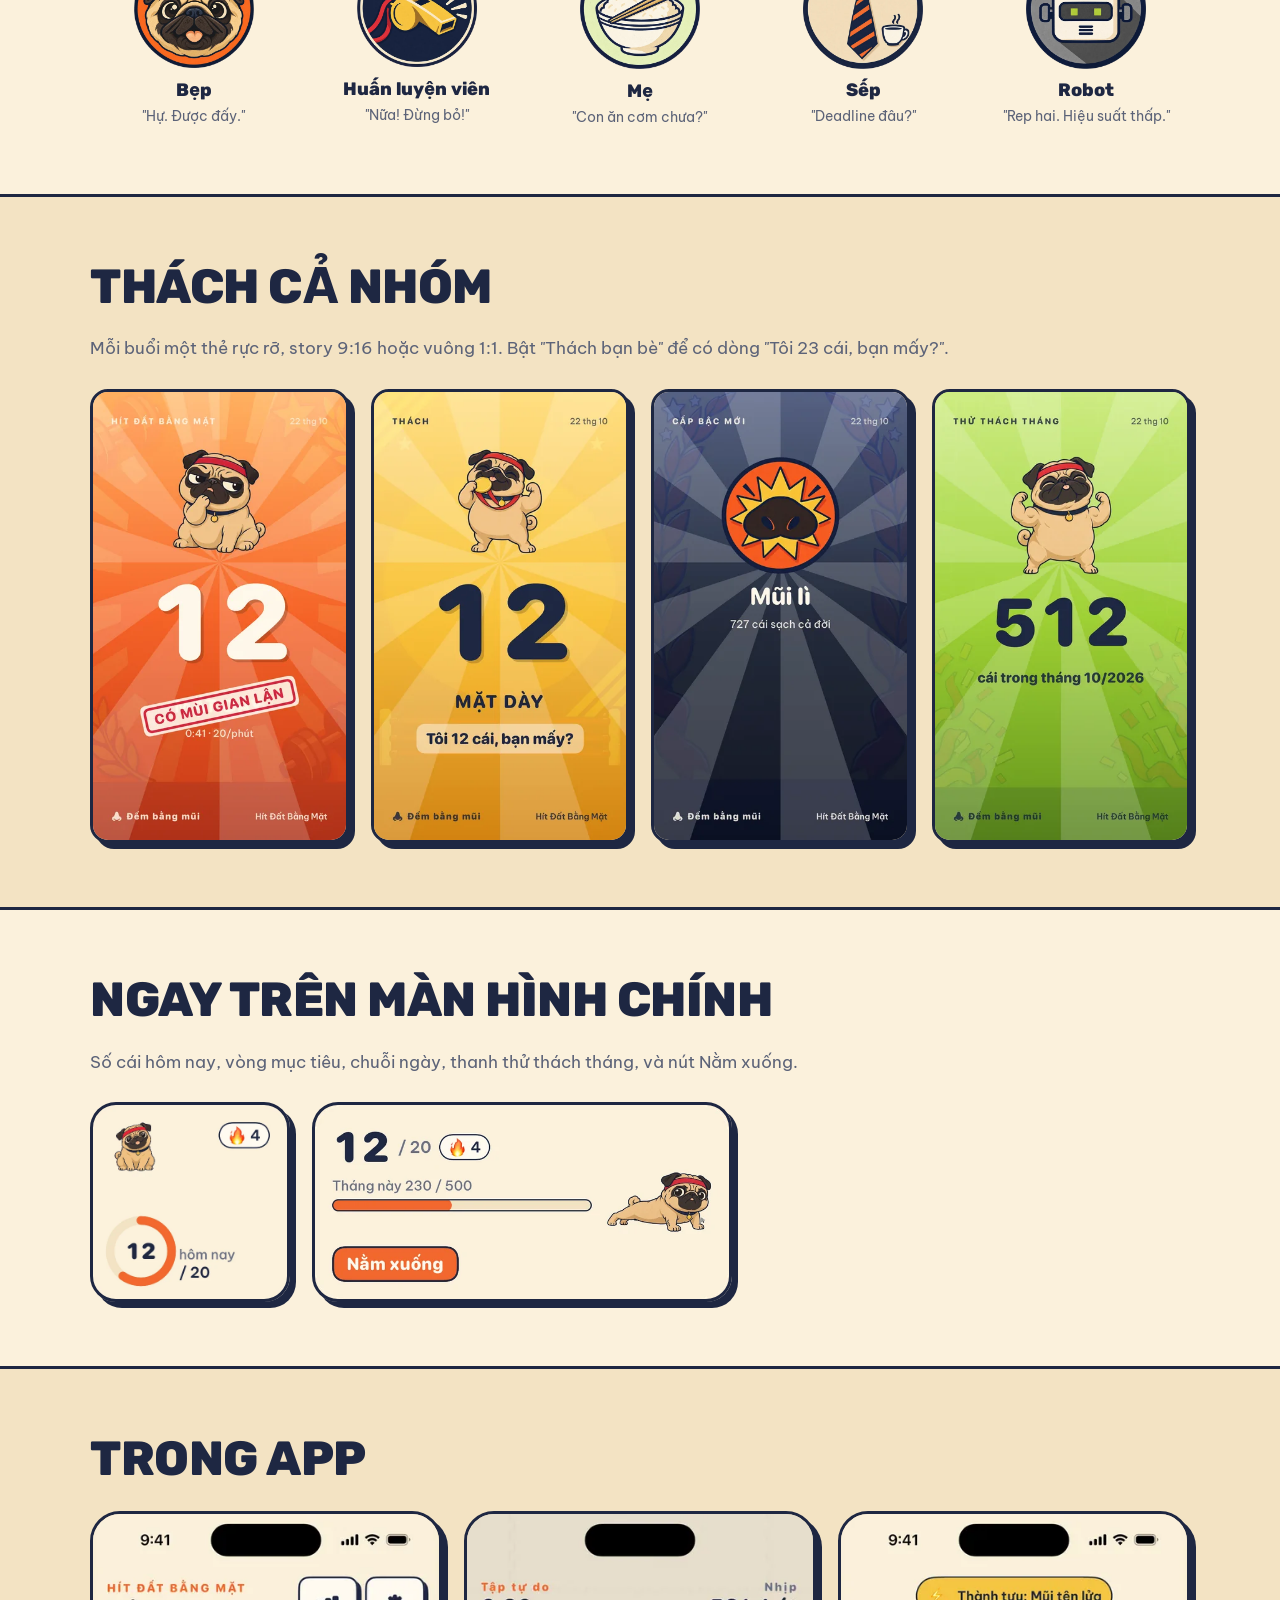
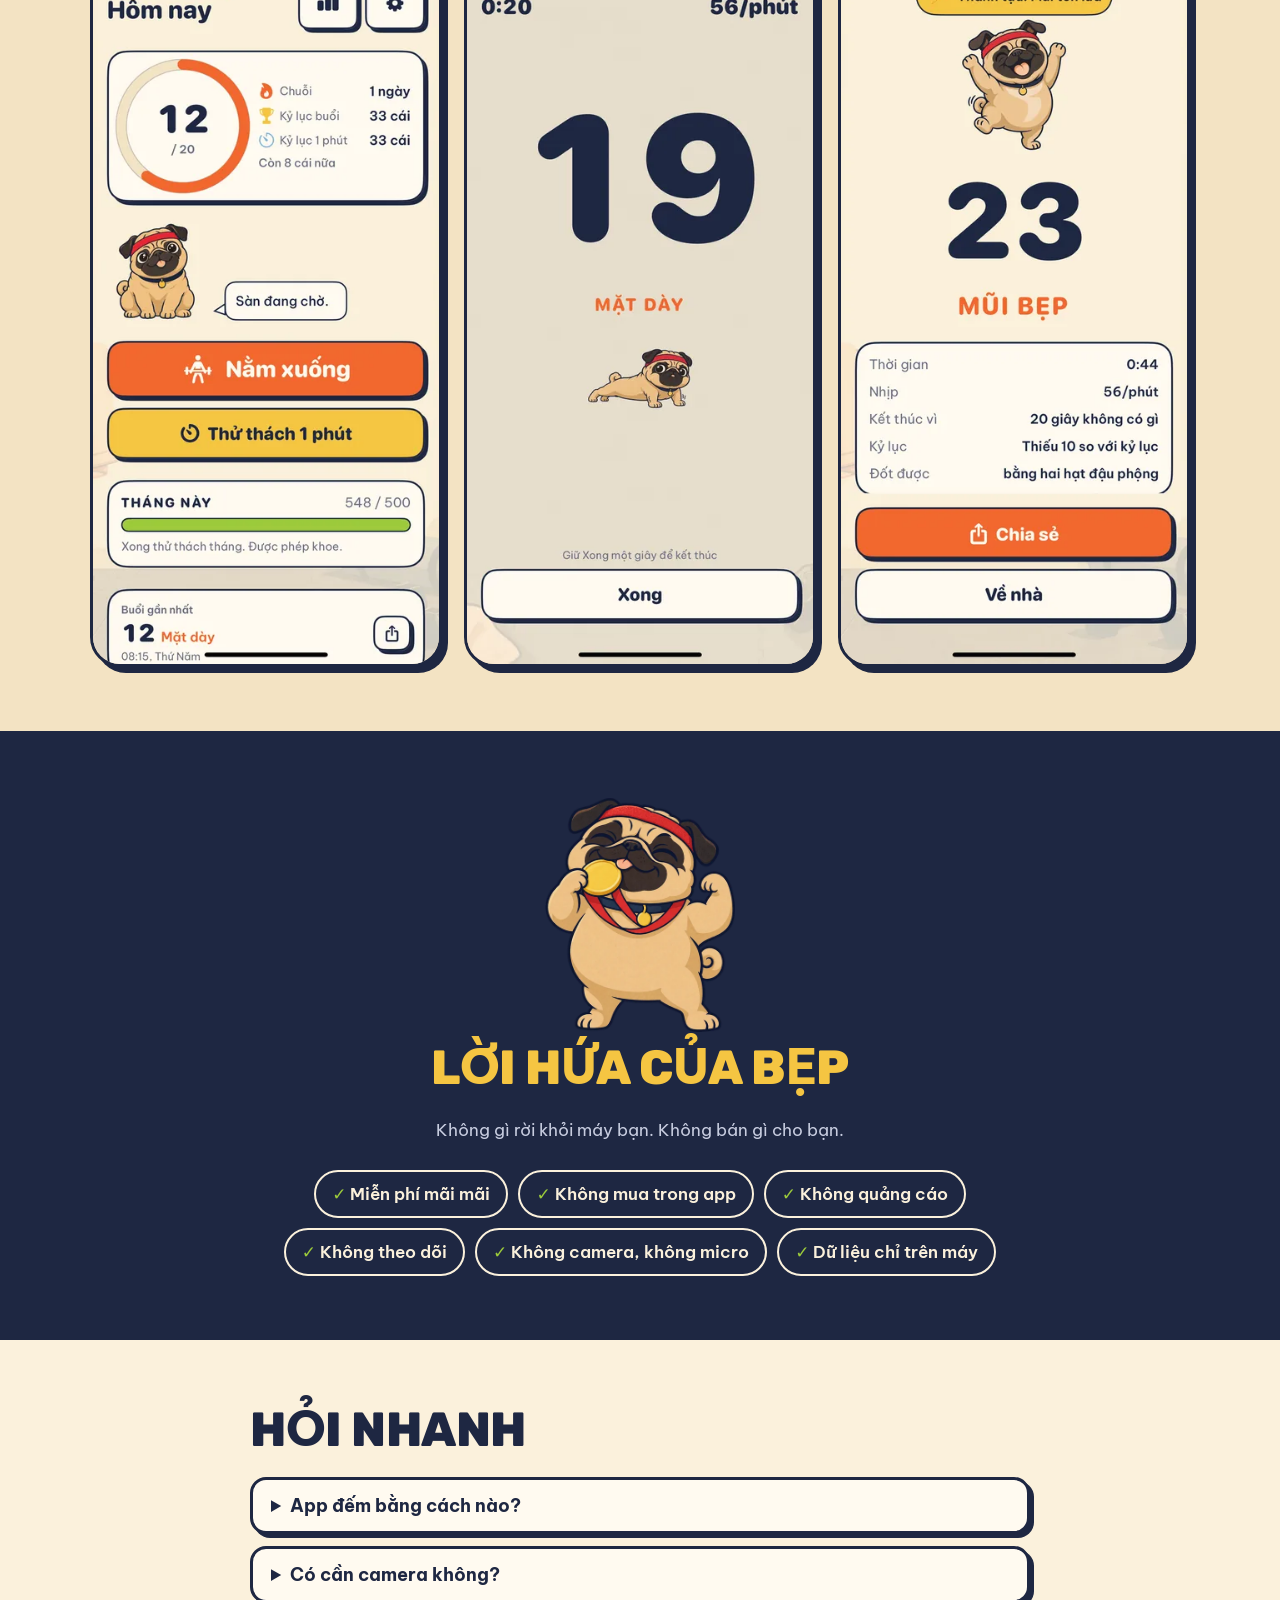
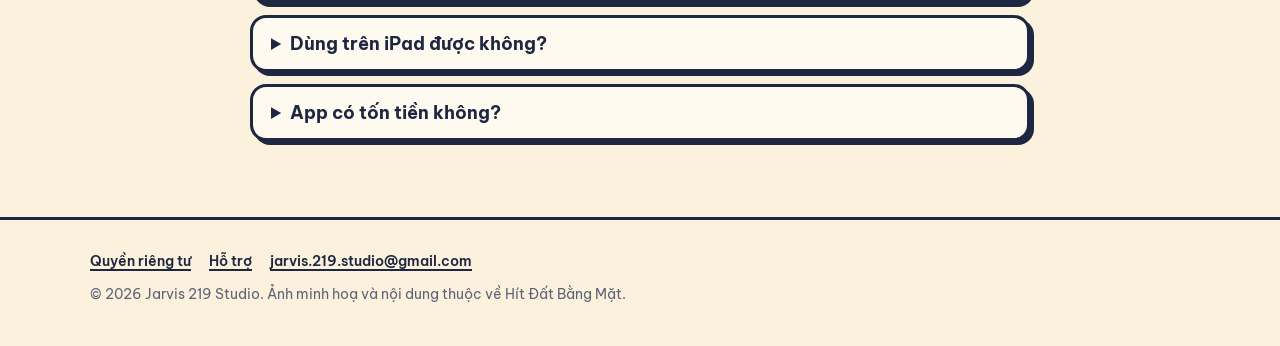
==== commit 27d5819d: "iPad works: nose-touch counting in the FAQ and support Co-Authored-By: Claude Opus 5.5 <noreply@anth" ====
--- a/index.html
+++ b/index.html
@@ -41,7 +41,7 @@
         <h1>Hít Đất<br>Bằng Mặt</h1>
         <p class="tagline">Không cần đếm. Cứ sấp mặt xuống. Cảm biến lo phần đếm, Bẹp lo phần cà khịa.</p>
         <div class="cta">
-          <span class="btn primary" aria-disabled="true"><span>Sắp có trên App Store<small>iPhone · iOS 17+</small></span></span>
+          <span class="btn primary" aria-disabled="true"><span>Sắp có trên App Store<small>iPhone &amp; iPad · iOS 17+</small></span></span>
           <a class="btn ghost" href="support/#vi">Hỗ trợ</a>
         </div>
         <div class="pills"><span class="pill">Không quảng cáo</span><span class="pill">Không tài khoản</span><span class="pill">Không xin camera</span><span class="pill">Tiếng Việt · English</span></div>
@@ -143,7 +143,7 @@
   <section>
     <div class="wrap" style="max-width:780px">
       <h2>Hỏi nhanh</h2>
-      <details><summary>App đếm bằng cách nào?</summary><p>Bằng cảm biến tiệm cận ở cạnh trên iPhone, cái làm tắt màn hình khi bạn áp máy lên tai. Mặt lại gần là cảm biến bật, ngẩng lên là tắt, mỗi vòng là một cái.</p></details><details><summary>Có cần camera không?</summary><p>Không. App không xin camera, không xin micro. Quyền duy nhất có thể hỏi là thông báo, và chỉ hỏi sau buổi tập đầu tiên.</p></details><details><summary>Dùng trên iPad được không?</summary><p>Không. iPad không có cảm biến tiệm cận, nên bản đầu chỉ dành cho iPhone.</p></details><details><summary>App có tốn tiền không?</summary><p>Không. Miễn phí hoàn toàn, không mua trong app, không quảng cáo. Giọng đếm mới mở bằng số cái bạn hít.</p></details>
+      <details><summary>App đếm bằng cách nào?</summary><p>Bằng cảm biến tiệm cận ở cạnh trên iPhone, cái làm tắt màn hình khi bạn áp máy lên tai. Mặt lại gần là cảm biến bật, ngẩng lên là tắt, mỗi vòng là một cái.</p></details><details><summary>Có cần camera không?</summary><p>Không. App không xin camera, không xin micro. Quyền duy nhất có thể hỏi là thông báo, và chỉ hỏi sau buổi tập đầu tiên.</p></details><details><summary>Dùng trên iPad được không?</summary><p>Được. iPad không có cảm biến tiệm cận, nên trên iPad chính màn hình là cảm biến: đặt iPad nằm ngửa dưới mặt, mũi chạm màn hình là một cái. Vẫn đủ luật nửa cái, &quot;ngủ à?&quot; và dấu gian lận.</p></details><details><summary>App có tốn tiền không?</summary><p>Không. Miễn phí hoàn toàn, không mua trong app, không quảng cáo. Giọng đếm mới mở bằng số cái bạn hít.</p></details>
     </div>
   </section>
 </main>
